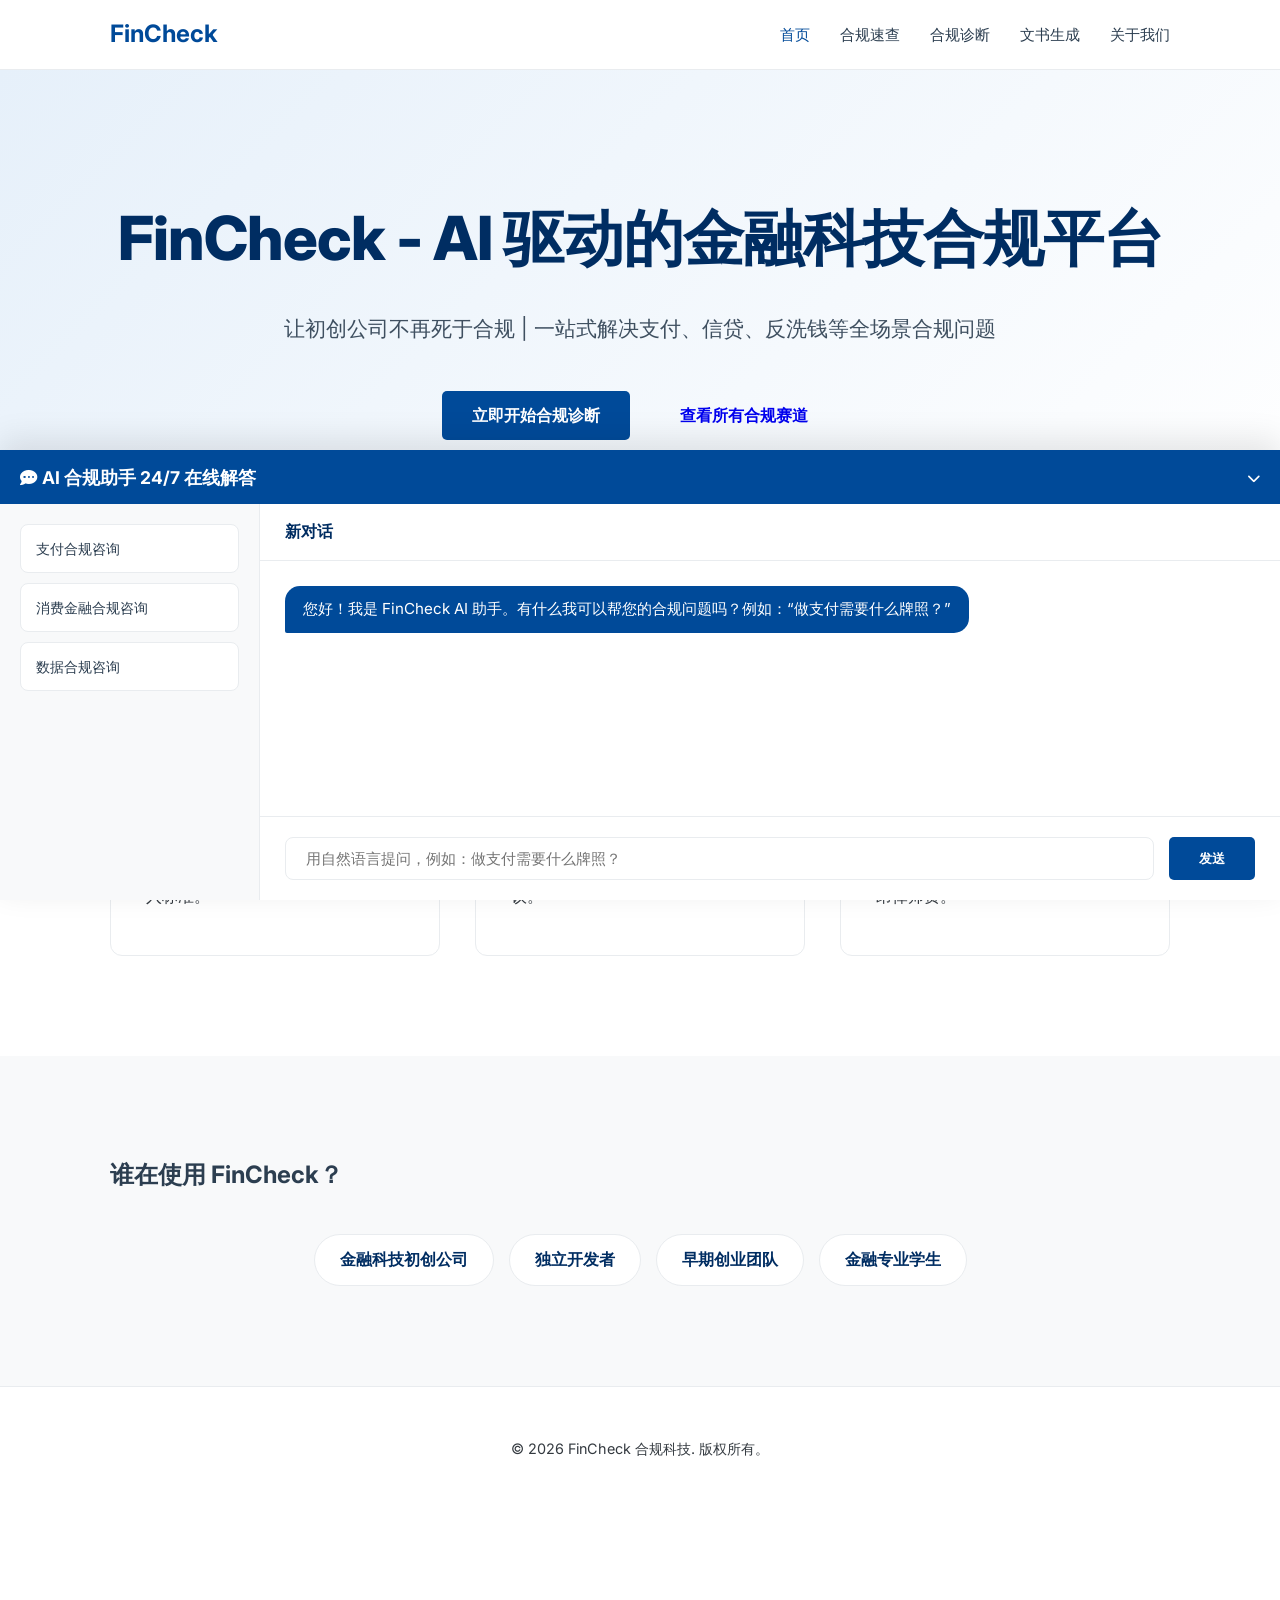
==== index.html @ a9643da2 "Add files via upload" ====
<!DOCTYPE html>
<html lang="zh-CN">
<head>
    <meta charset="UTF-8">
    <meta name="viewport" content="width=device-width, initial-scale=1.0">
    <title>FinCheck - AI 驱动的金融科技合规平台</title>
    <link rel="stylesheet" href="style.css">
</head>
<body>
    <nav>
        <div class="container nav-container">
            <a href="index.html" class="logo">FinCheck</a>
            <ul class="nav-links">
                <li><a href="index.html" class="active">首页</a></li>
                <li><a href="quick-check.html">合规速查</a></li>
                <li><a href="diagnosis.html">合规诊断</a></li>
                <li><a href="document-generation.html">文书生成</a></li>
                <li><a href="about.html">关于我们</a></li>
            </ul>
        </div>
    </nav>

    <header class="hero">
        <div class="container">
            <h1>FinCheck - AI 驱动的金融科技合规平台</h1>
            <p>让初创公司不再死于合规 | 一站式解决支付、信贷、反洗钱等全场景合规问题</p>
            <div class="hero-btns">
                <a href="diagnosis.html" class="btn btn-primary">立即开始合规诊断</a>
                <a href="quick-check.html" class="btn btn-cta">查看所有合规赛道</a>
            </div>
        </div>
    </header>

    <section class="features">
        <div class="container">
            <div class="feature-grid">
                <a href="quick-check.html" class="card">
                    <i class="fas fa-search-dollar"></i>
                    <h3>AI 合规速查</h3>
                    <p>智能检索最新监管政策，支持自然语言提问，即时获取合规要求与市场准入标准。</p>
                </a>
                <a href="diagnosis.html" class="card">
                    <i class="fas fa-robot"></i>
                    <h3>AI 合规诊断</h3>
                    <p>一键生成深度产品合规报告，自动识别业务风险点并给出针对性的整改建议。</p>
                </a>
                <a href="document-generation.html" class="card">
                    <i class="fas fa-file-signature"></i>
                    <h3>AI 法律文书生成</h3>
                    <p>自动生成高标准的隐私政策、知情同意书、授权协议等合规文本，省去高昂律师费。</p>
                </a>
            </div>
        </div>
    </section>

    <section class="target-audience">
        <div class="container">
            <h2 class="section-title">谁在使用 FinCheck？</h2>
            <div class="audience-tags">
                <span class="tag">金融科技初创公司</span>
                <span class="tag">独立开发者</span>
                <span class="tag">早期创业团队</span>
                <span class="tag">金融专业学生</span>
            </div>
        </div>
    </section>

    <!-- AI Compliance Assistant Dialog Area -->
    <section class="ai-assistant-section">
        <div class="ai-assistant-header">
            <h3><i class="fas fa-comment-dots"></i> AI 合规助手 24/7 在线解答</h3>
            <button style="background:transparent; border:none; color:white; cursor:pointer;" onclick="toggleChat()"><i class="fas fa-chevron-down"></i></button>
        </div>
        <div class="ai-assistant-layout" id="chatLayout">
            <aside class="chat-sidebar">
                <div class="history-item">支付合规咨询</div>
                <div class="history-item">消费金融合规咨询</div>
                <div class="history-item">数据合规咨询</div>
            </aside>
            <main class="chat-main">
                <div class="chat-top-bar">新对话</div>
                <div class="chat-messages" id="chatMessages">
                    <div class="message ai">
                        您好！我是 FinCheck AI 助手。有什么我可以帮您的合规问题吗？例如：“做支付需要什么牌照？”
                    </div>
                </div>
                <div class="chat-input-area">
                    <input type="text" id="chatInput" class="chat-input" placeholder="用自然语言提问，例如：做支付需要什么牌照？">
                    <button class="btn btn-primary" onclick="sendMessage()">发送</button>
                </div>
            </main>
        </div>
    </section>

    <footer>
        <div class="container">
            <p>&copy; 2026 FinCheck 合规科技. 版权所有。</p>
        </div>
    </footer>

    <!-- Font Awesome -->
    <link rel="stylesheet" href="https://cdnjs.cloudflare.com/ajax/libs/font-awesome/6.4.0/css/all.min.css">

    <script>
        function sendMessage() {
            const input = document.getElementById('chatInput');
            const messages = document.getElementById('chatMessages');
            const text = input.value.trim();
            
            if (text) {
                // Add user message
                const userMsg = document.createElement('div');
                userMsg.className = 'message user';
                userMsg.innerText = text;
                messages.appendChild(userMsg);
                input.value = '';
                
                // Auto scroll
                messages.scrollTop = messages.scrollHeight;

                // Simulate AI response
                setTimeout(() => {
                    const aiMsg = document.createElement('div');
                    aiMsg.className = 'message ai';
                    aiMsg.innerText = `针对您提问的“${text}”，我正在检索最新的金融监管库... 作为初级建议：金融科技业务通常需要根据业务类型（如第三方支付、消费信贷）申请对应的牌照。建议您前往“合规诊断”页面进行深度评估。`;
                    messages.appendChild(aiMsg);
                    messages.scrollTop = messages.scrollHeight;
                }, 1000);
            }
        }

        function toggleChat() {
            const layout = document.getElementById('chatLayout');
            const section = document.querySelector('.ai-assistant-section');
            if (layout.style.display === 'none') {
                layout.style.display = 'flex';
                section.style.height = '450px';
            } else {
                layout.style.display = 'none';
                section.style.height = 'auto';
            }
        }

        // Allow Enter key to send message
        document.getElementById('chatInput').addEventListener('keypress', function (e) {
            if (e.key === 'Enter') {
                sendMessage();
            }
        });
    </script>
</body>
</html>
---- style.css ----
@import url('https://fonts.googleapis.com/css2?family=Inter:wght@300;400;500;600;700&display=swap');

:root {
    --primary-blue: #004a99;
    --dark-blue: #002d62;
    --light-blue: #e6f0fa;
    --white: #ffffff;
    --gray-100: #f8f9fa;
    --gray-200: #e9ecef;
    --gray-800: #343a40;
    --text-main: #2c3e50;
    --transition: all 0.3s ease;
}

* {
    margin: 0;
    padding: 0;
    box-sizing: border-box;
}

body {
    font-family: 'Inter', sans-serif;
    color: var(--text-main);
    background-color: var(--white);
    line-height: 1.6;
}

.container {
    max-width: 1100px;
    margin: 0 auto;
    padding: 0 20px;
}

/* Navigation */
nav {
    background: var(--white);
    border-bottom: 1px solid var(--gray-200);
    height: 70px;
    display: flex;
    align-items: center;
    position: sticky;
    top: 0;
    z-index: 1000;
}

.nav-container {
    width: 100%;
    display: flex;
    justify-content: space-between;
    align-items: center;
}

.logo {
    font-size: 1.5rem;
    font-weight: 700;
    color: var(--primary-blue);
    text-decoration: none;
}

.nav-links {
    display: flex;
    list-style: none;
    gap: 30px;
}

.nav-links a {
    text-decoration: none;
    color: var(--text-main);
    font-weight: 500;
    font-size: 0.95rem;
    transition: var(--transition);
}

.nav-links a:hover, .nav-links a.active {
    color: var(--primary-blue);
}

/* Hero Section */
.hero {
    padding: 120px 0;
    text-align: center;
    background: linear-gradient(135deg, var(--light-blue) 0%, var(--white) 100%);
    border-bottom: 1px solid var(--gray-200);
}

.hero h1 {
    font-size: 3.8rem;
    color: var(--dark-blue);
    margin-bottom: 25px;
    font-weight: 800;
    letter-spacing: -1px;
}

.hero p {
    font-size: 1.3rem;
    color: var(--text-main);
    max-width: 850px;
    margin: 0 auto 45px;
    opacity: 0.9;
}

.hero-btns {
    display: flex;
    justify-content: center;
    gap: 20px;
}

/* Feature Cards */
.features {
    padding: 100px 0;
    background-color: var(--white);
}

.feature-grid {
    display: grid;
    grid-template-columns: repeat(3, 1fr);
    gap: 35px;
}

.card {
    background: var(--white);
    border: 1px solid var(--gray-200);
    padding: 45px 35px;
    border-radius: 12px;
    text-decoration: none;
    color: inherit;
    transition: var(--transition);
    text-align: left;
    display: flex;
    flex-direction: column;
    align-items: flex-start;
}

.card i {
    font-size: 2.5rem;
    color: var(--primary-blue);
    margin-bottom: 25px;
}

.card:hover {
    transform: translateY(-8px);
    box-shadow: 0 15px 40px rgba(0, 74, 153, 0.08);
    border-color: var(--primary-blue);
}

.card h3 {
    color: var(--dark-blue);
    margin-bottom: 18px;
    font-size: 1.5rem;
    font-weight: 700;
}

.card p {
    color: var(--gray-800);
    font-size: 1rem;
    line-height: 1.7;
}

/* Target Users */
.target-audience {
    padding: 100px 0;
    background-color: var(--gray-100);
}

.audience-tags {
    display: flex;
    justify-content: center;
    flex-wrap: wrap;
    gap: 15px;
    margin-top: 40px;
}

.tag {
    background: var(--white);
    padding: 12px 25px;
    border-radius: 50px;
    border: 1px solid var(--gray-200);
    font-weight: 600;
    color: var(--dark-blue);
    transition: var(--transition);
}

.tag:hover {
    border-color: var(--primary-blue);
    color: var(--primary-blue);
    background: var(--light-blue);
}

/* AI Assistant Dialog Area (Fixed Bottom) */
.ai-assistant-section {
    position: fixed;
    bottom: 0;
    left: 0;
    width: 100%;
    background: var(--white);
    border-top: 2px solid var(--primary-blue);
    z-index: 2000;
    box-shadow: 0 -10px 30px rgba(0, 0, 0, 0.1);
    height: 450px; /* Adjust height as needed */
    display: flex;
    flex-direction: column;
}

.ai-assistant-header {
    padding: 12px 20px;
    background: var(--primary-blue);
    color: var(--white);
    display: flex;
    justify-content: space-between;
    align-items: center;
}

.ai-assistant-header h3 {
    font-size: 1.1rem;
    color: var(--white);
}

.ai-assistant-layout {
    display: flex;
    flex: 1;
    overflow: hidden;
}

/* Left Sidebar - Conversation History */
.chat-sidebar {
    width: 260px;
    background: var(--gray-100);
    border-right: 1px solid var(--gray-200);
    padding: 20px;
    display: flex;
    flex-direction: column;
    gap: 10px;
}

.history-item {
    padding: 12px 15px;
    background: var(--white);
    border: 1px solid var(--gray-200);
    border-radius: 8px;
    font-size: 0.9rem;
    color: var(--text-main);
    cursor: pointer;
    transition: var(--transition);
    white-space: nowrap;
    overflow: hidden;
    text-overflow: ellipsis;
}

.history-item:hover {
    border-color: var(--primary-blue);
    background: var(--light-blue);
}

/* Right Main Chat Area */
.chat-main {
    flex: 1;
    display: flex;
    flex-direction: column;
    background: var(--white);
}

.chat-top-bar {
    padding: 15px 25px;
    border-bottom: 1px solid var(--gray-200);
    font-weight: 700;
    color: var(--dark-blue);
}

.chat-messages {
    flex: 1;
    padding: 25px;
    overflow-y: auto;
    display: flex;
    flex-direction: column;
    gap: 15px;
}

.message {
    max-width: 80%;
    padding: 12px 18px;
    border-radius: 15px;
    font-size: 0.95rem;
    line-height: 1.5;
}

.message.user {
    align-self: flex-end;
    background: var(--gray-200);
    color: var(--text-main);
    border-bottom-right-radius: 2px;
}

.message.ai {
    align-self: flex-start;
    background: var(--primary-blue);
    color: var(--white);
    border-bottom-left-radius: 2px;
}

.chat-input-area {
    padding: 20px 25px;
    border-top: 1px solid var(--gray-200);
    display: flex;
    gap: 15px;
}

.chat-input {
    flex: 1;
    padding: 12px 20px;
    border: 1px solid var(--gray-200);
    border-radius: 8px;
    outline: none;
    font-size: 0.95rem;
}

.chat-input:focus {
    border-color: var(--primary-blue);
}

/* Footer (Adjusted for Fixed Assistant) */
footer {
    padding: 50px 0 500px; /* Added large bottom padding to account for fixed assistant */
    border-top: 1px solid var(--gray-200);
    text-align: center;
    color: var(--gray-800);
    font-size: 0.9rem;
}

/* Search Area */
.search-section {
    padding: 40px 0;
    background: var(--white);
    border-bottom: 1px solid var(--gray-200);
}

.search-box-container {
    max-width: 800px;
    margin: 0 auto;
    position: relative;
}

.search-input {
    width: 100%;
    padding: 18px 25px;
    font-size: 1.1rem;
    border: 2px solid var(--gray-200);
    border-radius: 50px;
    outline: none;
    transition: var(--transition);
}

.search-input:focus {
    border-color: var(--primary-blue);
    box-shadow: 0 5px 15px rgba(0, 74, 153, 0.1);
}

.search-btn {
    position: absolute;
    right: 8px;
    top: 8px;
    padding: 10px 25px;
    border-radius: 40px;
}

/* Category Tabs */
.category-tabs {
    display: flex;
    justify-content: center;
    gap: 15px;
    margin: 30px 0;
}

.tab-btn {
    padding: 10px 20px;
    border: 1px solid var(--primary-blue);
    background: var(--white);
    color: var(--primary-blue);
    border-radius: 4px;
    font-weight: 500;
    cursor: pointer;
    transition: var(--transition);
}

.tab-btn:hover, .tab-btn.active {
    background: var(--primary-blue);
    color: var(--white);
}

/* Compliance Content */
.compliance-content {
    margin: 40px 0;
    min-height: 200px;
}

.ai-answer {
    background: var(--gray-100);
    padding: 30px;
    border-radius: 12px;
    border-left: 4px solid var(--primary-blue);
}

.compliance-card {
    background: var(--white);
    border: 1px solid var(--gray-200);
    border-radius: 10px;
    overflow: hidden;
    margin-bottom: 30px;
}

.card-header {
    background: var(--light-blue);
    padding: 15px 25px;
    border-bottom: 1px solid var(--gray-200);
}

.card-body {
    padding: 25px;
}

.compliance-section-title {
    font-weight: 700;
    color: var(--dark-blue);
    margin-bottom: 10px;
    display: block;
}

.forbidden-list {
    color: #c0392b;
}

/* Loading Animation */
.loader-container {
    display: none;
    text-align: center;
    padding: 40px;
}

.loader {
    width: 48px;
    height: 48px;
    border: 5px solid var(--light-blue);
    border-bottom-color: var(--primary-blue);
    border-radius: 50%;
    display: inline-block;
    box-sizing: border-box;
    animation: rotation 1s linear infinite;
}

@keyframes rotation {
    0% { transform: rotate(0deg); }
    100% { transform: rotate(360deg); }
}

/* Regulatory News */
.news-section {
    padding: 60px 0;
    border-top: 1px solid var(--gray-200);
}

.news-list {
    list-style: none;
}

.news-item {
    padding: 20px 0;
    border-bottom: 1px solid var(--gray-100);
    display: flex;
    align-items: flex-start;
    gap: 20px;
}

.news-date {
    background: var(--gray-200);
    padding: 4px 10px;
    border-radius: 4px;
    font-size: 0.85rem;
    white-space: nowrap;
}

.news-title {
    font-weight: 500;
    color: var(--text-main);
    text-decoration: none;
}

.news-title:hover {
    color: var(--primary-blue);
}

/* Diagnosis Form */
.diagnosis-container {
    max-width: 800px;
    margin: 40px auto;
    background: var(--white);
    padding: 40px;
    border-radius: 12px;
    box-shadow: 0 4px 20px rgba(0, 0, 0, 0.05);
}

.form-group {
    margin-bottom: 25px;
}

.form-group label {
    display: block;
    font-weight: 600;
    margin-bottom: 10px;
    color: var(--dark-blue);
}

.form-control {
    width: 100%;
    padding: 12px 15px;
    border: 1px solid var(--gray-200);
    border-radius: 6px;
    font-size: 1rem;
    outline: none;
}

.form-control:focus {
    border-color: var(--primary-blue);
}

/* Report Styles */
.report-card {
    display: none;
    background: var(--white);
    border-radius: 12px;
    border: 1px solid var(--gray-200);
    padding: 40px;
    margin-top: 40px;
    position: relative;
}

.report-header {
    border-bottom: 2px solid var(--gray-100);
    padding-bottom: 20px;
    margin-bottom: 30px;
}

.report-time {
    font-size: 0.85rem;
    color: var(--gray-800);
}

.score-section {
    display: flex;
    align-items: center;
    gap: 30px;
    margin-bottom: 40px;
}

.score-circle {
    width: 120px;
    height: 120px;
    border-radius: 50%;
    background: var(--primary-blue);
    color: var(--white);
    display: flex;
    flex-direction: column;
    align-items: center;
    justify-content: center;
}

.score-circle .num {
    font-size: 2.5rem;
    font-weight: 800;
}

.risk-level {
    padding: 6px 15px;
    border-radius: 4px;
    font-weight: 700;
    text-transform: uppercase;
}

.risk-low { background: #e6f9f0; color: #27ae60; }
.risk-medium { background: #fff8e6; color: #f39c12; }
.risk-high { background: #feebeb; color: #e74c3c; }

.report-dimension {
    margin-bottom: 25px;
}

.dimension-title {
    font-weight: 700;
    color: var(--dark-blue);
    border-left: 4px solid var(--primary-blue);
    padding-left: 10px;
    margin-bottom: 10px;
    display: block;
}

.report-actions {
    display: flex;
    gap: 15px;
    margin-top: 40px;
    padding-top: 25px;
    border-top: 1px solid var(--gray-100);
}

/* Document Generation */
.doc-selector {
    display: flex;
    justify-content: center;
    gap: 10px;
    margin-bottom: 30px;
    flex-wrap: wrap;
}

.doc-btn {
    padding: 10px 18px;
    border: 1px solid var(--primary-blue);
    background: var(--white);
    color: var(--primary-blue);
    border-radius: 4px;
    font-size: 0.9rem;
    font-weight: 500;
    cursor: pointer;
    transition: var(--transition);
}

.doc-btn.active, .doc-btn:hover {
    background: var(--primary-blue);
    color: var(--white);
}

.paper-preview {
    background: var(--white);
    max-width: 800px;
    margin: 40px auto;
    padding: 60px 80px;
    box-shadow: 0 10px 40px rgba(0, 0, 0, 0.1);
    border: 1px solid var(--gray-200);
    min-height: 800px;
    font-family: 'Inter', serif;
    color: #1a1a1a;
    line-height: 1.8;
    display: none;
}

.paper-preview h2 {
    text-align: center;
    color: #000;
    margin-bottom: 40px;
    font-size: 1.8rem;
    font-weight: 700;
}

.paper-preview p {
    margin-bottom: 15px;
}

.paper-preview .section-title {
    font-weight: 700;
    margin-top: 30px;
    margin-bottom: 15px;
    display: block;
    font-size: 1.1rem;
    border-bottom: 1px solid #eee;
    padding-bottom: 5px;
}

/* Utilities */
.btn {
    display: inline-block;
    padding: 12px 30px;
    border-radius: 5px;
    font-weight: 600;
    text-decoration: none;
    transition: var(--transition);
    cursor: pointer;
}

.btn-primary {
    background-color: var(--primary-blue);
    color: var(--white);
    border: none;
}

.btn-primary:hover {
    background-color: var(--dark-blue);
}

/* Page Headers */
.page-header {
    padding: 60px 0;
    background-color: var(--light-blue);
    text-align: center;
}
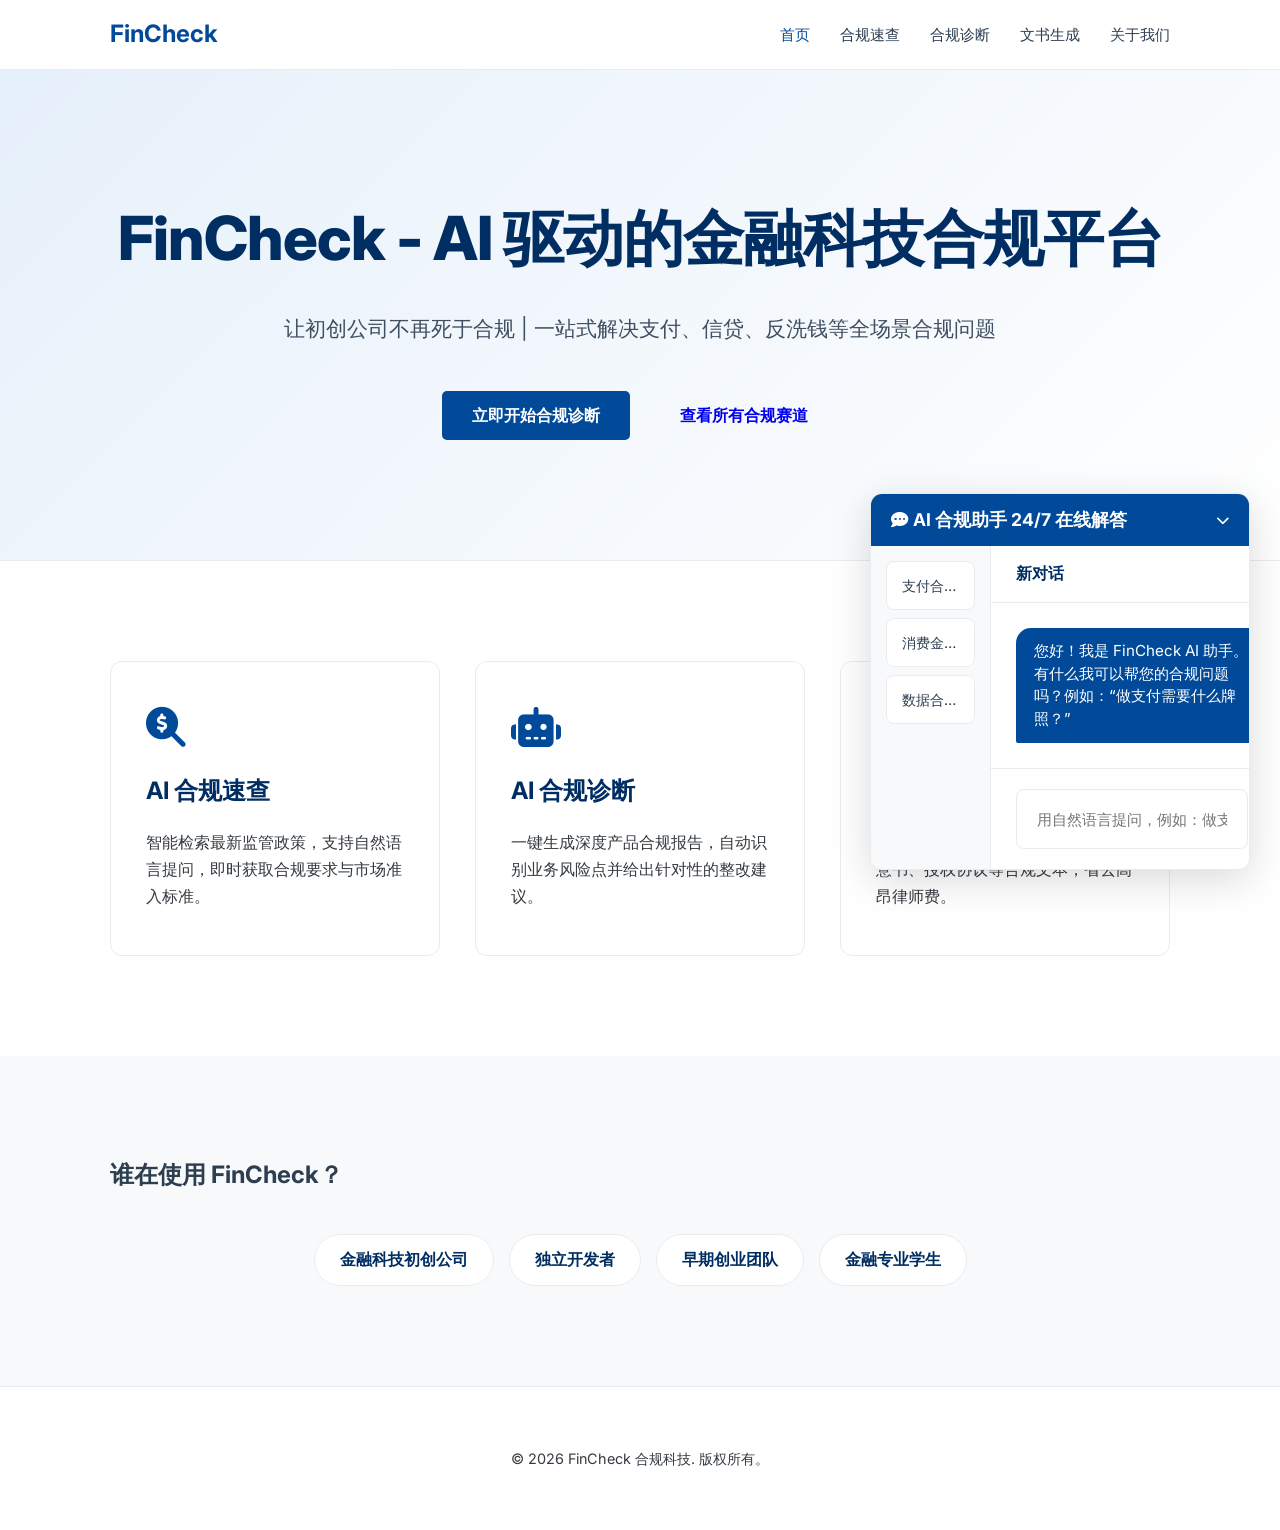
==== commit ab4453e8: "Add files via upload" ====
--- a/index.html
+++ b/index.html
@@ -134,10 +134,12 @@
             const section = document.querySelector('.ai-assistant-section');
             if (layout.style.display === 'none') {
                 layout.style.display = 'flex';
-                section.style.height = '450px';
+                section.style.height = '500px';
+                section.style.width = '380px';
             } else {
                 layout.style.display = 'none';
                 section.style.height = 'auto';
+                section.style.width = '250px'; // Smaller when closed
             }
         }
 
--- a/style.css
+++ b/style.css
@@ -186,19 +186,21 @@
     background: var(--light-blue);
 }
 
-/* AI Assistant Dialog Area (Fixed Bottom) */
+/* AI Assistant Dialog Area (Floating Corner) */
 .ai-assistant-section {
     position: fixed;
-    bottom: 0;
-    left: 0;
-    width: 100%;
-    background: var(--white);
-    border-top: 2px solid var(--primary-blue);
+    bottom: 30px;
+    right: 30px;
+    width: 380px; /* Smaller footprint */
+    background: var(--white);
+    border: 1px solid var(--gray-200);
     z-index: 2000;
-    box-shadow: 0 -10px 30px rgba(0, 0, 0, 0.1);
-    height: 450px; /* Adjust height as needed */
+    box-shadow: 0 10px 40px rgba(0, 0, 0, 0.15);
+    border-radius: 12px;
+    overflow: hidden;
     display: flex;
     flex-direction: column;
+    transition: var(--transition);
 }
 
 .ai-assistant-header {
@@ -221,15 +223,15 @@
     overflow: hidden;
 }
 
-/* Left Sidebar - Conversation History */
+/* Sidebar - Conversation History (Hidden on mobile/smaller widget) */
 .chat-sidebar {
-    width: 260px;
+    width: 120px; /* Narrower sidebar for small widget */
     background: var(--gray-100);
     border-right: 1px solid var(--gray-200);
-    padding: 20px;
+    padding: 15px;
     display: flex;
     flex-direction: column;
-    gap: 10px;
+    gap: 8px;
 }
 
 .history-item {
@@ -317,9 +319,9 @@
     border-color: var(--primary-blue);
 }
 
-/* Footer (Adjusted for Fixed Assistant) */
+/* Footer (Restore standard padding) */
 footer {
-    padding: 50px 0 500px; /* Added large bottom padding to account for fixed assistant */
+    padding: 60px 0;
     border-top: 1px solid var(--gray-200);
     text-align: center;
     color: var(--gray-800);
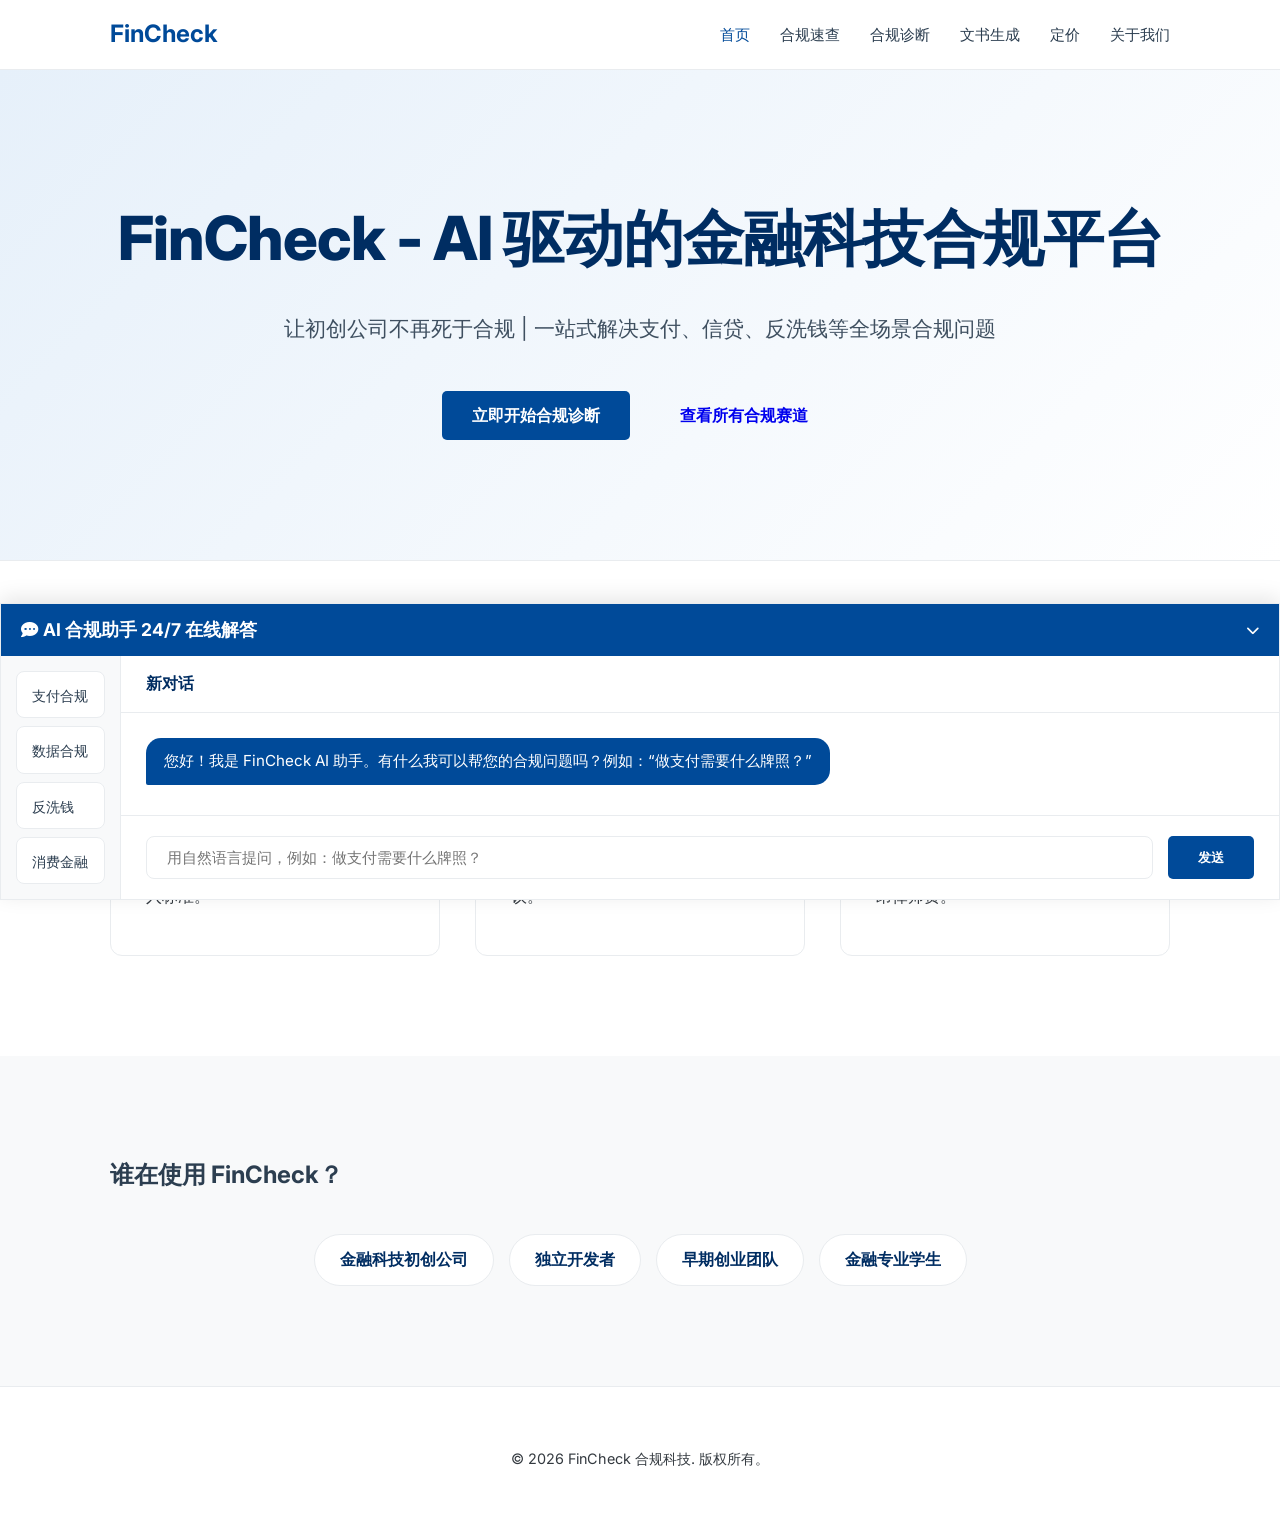
==== commit 2f8b00a3: "Add files via upload" ====
--- a/index.html
+++ b/index.html
@@ -15,6 +15,7 @@
                 <li><a href="quick-check.html">合规速查</a></li>
                 <li><a href="diagnosis.html">合规诊断</a></li>
                 <li><a href="document-generation.html">文书生成</a></li>
+                <li><a href="pricing.html">定价</a></li>
                 <li><a href="about.html">关于我们</a></li>
             </ul>
         </div>
@@ -66,16 +67,18 @@
     </section>
 
     <!-- AI Compliance Assistant Dialog Area -->
-    <section class="ai-assistant-section">
-        <div class="ai-assistant-header">
+    <section class="ai-assistant-section" id="aiAssistant" style="width: 100%; height: 33vh; bottom: 0; right: 0; left: 0; border-radius: 0; box-shadow: 0 -5px 20px rgba(0,0,0,0.1);">
+        <div class="resize-handle" id="resizeHandle" style="position: absolute; top: 0; left: 0; width: 100%; height: 5px; cursor: n-resize; background: transparent; z-index: 2001;"></div>
+        <div class="ai-assistant-header" id="chatHeader" style="cursor: move;">
             <h3><i class="fas fa-comment-dots"></i> AI 合规助手 24/7 在线解答</h3>
-            <button style="background:transparent; border:none; color:white; cursor:pointer;" onclick="toggleChat()"><i class="fas fa-chevron-down"></i></button>
+            <button style="background:transparent; border:none; color:white; cursor:pointer;" onclick="event.stopPropagation(); toggleChat()"><i class="fas fa-chevron-down"></i></button>
         </div>
         <div class="ai-assistant-layout" id="chatLayout">
             <aside class="chat-sidebar">
-                <div class="history-item">支付合规咨询</div>
-                <div class="history-item">消费金融合规咨询</div>
-                <div class="history-item">数据合规咨询</div>
+                <div class="history-item">支付合规</div>
+                <div class="history-item">数据合规</div>
+                <div class="history-item">反洗钱</div>
+                <div class="history-item">消费金融</div>
             </aside>
             <main class="chat-main">
                 <div class="chat-top-bar">新对话</div>
@@ -102,31 +105,61 @@
     <link rel="stylesheet" href="https://cdnjs.cloudflare.com/ajax/libs/font-awesome/6.4.0/css/all.min.css">
 
     <script>
-        function sendMessage() {
+        // --- 豆包 (Doubao) API 配置 ---
+        const API_KEY = 'ark-6c00de05-4616-42eb-b202-358f5bb04057-49af4';
+        const MODEL_ID = 'doubao-seed-2-0-mini-260215';
+        const API_URL = 'https://ark.cn-beijing.volces.com/api/v3/chat/completions';
+
+        async function sendMessage() {
             const input = document.getElementById('chatInput');
-            const messages = document.getElementById('chatMessages');
-            const text = input.value.trim();
-            
-            if (text) {
-                // Add user message
-                const userMsg = document.createElement('div');
-                userMsg.className = 'message user';
-                userMsg.innerText = text;
-                messages.appendChild(userMsg);
-                input.value = '';
-                
-                // Auto scroll
-                messages.scrollTop = messages.scrollHeight;
-
-                // Simulate AI response
-                setTimeout(() => {
-                    const aiMsg = document.createElement('div');
-                    aiMsg.className = 'message ai';
-                    aiMsg.innerText = `针对您提问的“${text}”，我正在检索最新的金融监管库... 作为初级建议：金融科技业务通常需要根据业务类型（如第三方支付、消费信贷）申请对应的牌照。建议您前往“合规诊断”页面进行深度评估。`;
-                    messages.appendChild(aiMsg);
-                    messages.scrollTop = messages.scrollHeight;
-                }, 1000);
-            }
+            const message = input.value.trim();
+            if (!message) return;
+
+            // Add user message
+            appendMessage('user', message);
+            input.value = '';
+
+            // Add AI thinking message
+            const aiMsgDiv = appendMessage('ai', '正在思考中...');
+
+            try {
+                const response = await fetch(API_URL, {
+                    method: 'POST',
+                    headers: {
+                        'Content-Type': 'application/json',
+                        'Authorization': `Bearer ${API_KEY}`
+                    },
+                    body: JSON.stringify({
+                        model: MODEL_ID,
+                        messages: [
+                            { role: "system", content: "你是一位专业的金融科技合规助手，请回答用户关于支付、数据安全、反洗钱及消费金融的合规问题。" },
+                            { role: "user", content: message }
+                        ]
+                    })
+                });
+
+                if (!response.ok) {
+                    const err = await response.json();
+                    throw new Error(err.error?.message || 'API 调用失败');
+                }
+
+                const data = await response.json();
+                aiMsgDiv.innerText = data.choices[0].message.content;
+
+            } catch (error) {
+                console.error('API Error:', error);
+                aiMsgDiv.innerText = `🤖 抱歉，AI 引擎连接失败: ${error.message}`;
+            }
+        }
+
+        function appendMessage(role, text) {
+            const container = document.getElementById('chatMessages');
+            const msgDiv = document.createElement('div');
+            msgDiv.className = `message ${role}`; // role: 'user' or 'ai'
+            msgDiv.innerText = text;
+            container.appendChild(msgDiv);
+            container.scrollTop = container.scrollHeight;
+            return msgDiv;
         }
 
         function toggleChat() {
@@ -139,9 +172,77 @@
             } else {
                 layout.style.display = 'none';
                 section.style.height = 'auto';
-                section.style.width = '250px'; // Smaller when closed
+                section.style.width = '250px'; 
             }
         }
+
+        // Draggable & Resizable Logic
+        const chatWindow = document.getElementById('aiAssistant');
+        const chatHeader = document.getElementById('chatHeader');
+        const resizeHandle = document.getElementById('resizeHandle');
+        
+        let isDragging = false;
+        let isResizing = false;
+        let offset = { x: 0, y: 0 };
+        let startSize = { w: 0, h: 0 };
+
+        // Dragging
+        chatHeader.addEventListener('mousedown', (e) => {
+            if (e.target.closest('button')) return; 
+            isDragging = true;
+            offset.x = e.clientX - chatWindow.offsetLeft;
+            offset.y = e.clientY - chatWindow.offsetTop;
+            chatWindow.style.transition = 'none';
+        });
+
+        // Resizing (Top edge)
+        resizeHandle.addEventListener('mousedown', (e) => {
+            isResizing = true;
+            startSize.h = chatWindow.offsetHeight;
+            offset.y = e.clientY;
+            chatWindow.style.transition = 'none';
+            e.preventDefault();
+        });
+
+        document.addEventListener('mousemove', (e) => {
+            if (isDragging) {
+                let x = e.clientX - offset.x;
+                let y = e.clientY - offset.y;
+                const maxX = window.innerWidth - chatWindow.offsetWidth;
+                const maxY = window.innerHeight - chatWindow.offsetHeight;
+                x = Math.max(0, Math.min(x, maxX));
+                y = Math.max(0, Math.min(y, maxY));
+                chatWindow.style.left = x + 'px';
+                chatWindow.style.top = y + 'px';
+                chatWindow.style.bottom = 'auto';
+                chatWindow.style.right = 'auto';
+                chatWindow.style.width = chatWindow.offsetWidth + 'px'; // Freeze width once dragged
+                chatWindow.style.borderRadius = '12px';
+            }
+
+            if (isResizing) {
+                const diffY = offset.y - e.clientY;
+                const newHeight = startSize.h + diffY;
+                if (newHeight > 100 && newHeight < window.innerHeight * 0.8) {
+                    chatWindow.style.height = newHeight + 'px';
+                    // If it's fixed to bottom, we don't need to adjust top, 
+                    // but if it's absolute/draggable, we might.
+                    // For now, assume vertical resize from bottom fixed.
+                    if (chatWindow.style.bottom === '0px' || chatWindow.style.bottom === '0') {
+                        // Height growth automatically pushes top up
+                    } else {
+                        // If dragged, we need to adjust top to keep bottom anchored or just resize down
+                        chatWindow.style.top = (e.clientY) + 'px';
+                    }
+                }
+            }
+        });
+
+        document.addEventListener('mouseup', () => {
+            isDragging = false;
+            isResizing = false;
+            chatWindow.style.transition = 'var(--transition)';
+        });
 
         // Allow Enter key to send message
         document.getElementById('chatInput').addEventListener('keypress', function (e) {
--- a/style.css
+++ b/style.css
@@ -523,6 +523,62 @@
     border-color: var(--primary-blue);
 }
 
+.question-block {
+    display: none;
+    animation: fadeIn 0.4s ease;
+    border-top: 1px solid var(--gray-200);
+    padding-top: 25px;
+    margin-top: 25px;
+}
+
+.question-block h4 {
+    color: var(--primary-blue);
+    margin-bottom: 15px;
+}
+
+.radio-group {
+    display: flex;
+    gap: 30px;
+    margin-top: 5px;
+}
+
+.radio-item {
+    display: flex;
+    align-items: center;
+    gap: 8px;
+    cursor: pointer;
+}
+
+@keyframes fadeIn {
+    from { opacity: 0; transform: translateY(10px); }
+    to { opacity: 1; transform: translateY(0); }
+}
+
+/* Report Detail Styles */
+.compliance-issue {
+    background: #fff5f5;
+    border-left: 4px solid #e74c3c;
+    padding: 15px;
+    margin-bottom: 15px;
+    border-radius: 4px;
+}
+
+.compliance-law {
+    font-size: 0.9rem;
+    color: #e74c3c;
+    font-weight: 600;
+    margin-bottom: 5px;
+    display: block;
+}
+
+.compliance-advice {
+    background: #f0f7ff;
+    border-left: 4px solid var(--primary-blue);
+    padding: 15px;
+    margin-bottom: 15px;
+    border-radius: 4px;
+}
+
 /* Report Styles */
 .report-card {
     display: none;
@@ -690,3 +746,123 @@
     background-color: var(--light-blue);
     text-align: center;
 }
+
+/* Pricing Page Styles */
+.pricing-header {
+    text-align: center;
+    padding: 80px 0 60px;
+}
+
+.pricing-header h1 {
+    font-size: 2.8rem;
+    color: var(--dark-blue);
+    margin-bottom: 15px;
+    max-width: 900px;
+    margin-left: auto;
+    margin-right: auto;
+}
+
+.pricing-header p {
+    font-size: 1.2rem;
+    color: #666;
+}
+
+.pricing-grid {
+    display: flex;
+    gap: 20px;
+    margin-bottom: 80px;
+    margin-top: 40px;
+}
+
+.pricing-card {
+    flex: 1;
+    background: white;
+    border-radius: 12px;
+    padding: 30px;
+    box-shadow: 0 10px 30px rgba(0,0,0,0.05);
+    border: 1px solid #eee;
+    display: flex;
+    flex-direction: column;
+    position: relative;
+    transition: var(--transition);
+}
+
+.pricing-card:hover {
+    transform: translateY(-8px);
+    box-shadow: 0 15px 40px rgba(0,0,0,0.1);
+}
+
+.pricing-badge {
+    position: absolute;
+    top: -15px;
+    left: 50%;
+    transform: translateX(-50%);
+    background: var(--primary-blue);
+    color: white;
+    padding: 6px 15px;
+    border-radius: 20px;
+    font-size: 0.85rem;
+    font-weight: 600;
+}
+
+.pricing-card h2 {
+    font-size: 1.5rem;
+    color: var(--dark-blue);
+    margin-bottom: 20px;
+    margin-top: 10px;
+}
+
+.pricing-price {
+    font-size: 2.2rem;
+    font-weight: 700;
+    color: var(--text-main);
+    margin-bottom: 25px;
+}
+
+.pricing-features {
+    list-style: none;
+    padding: 0;
+    margin-bottom: 30px;
+    flex-grow: 1;
+}
+
+.pricing-features li {
+    padding: 10px 0;
+    border-bottom: 1px solid #f9f9f9;
+    color: #444;
+    font-size: 1rem;
+    line-height: 1.6;
+}
+
+.pricing-logic {
+    font-size: 0.85rem;
+    color: #666;
+    background: #f8f9fa;
+    padding: 12px;
+    border-radius: 6px;
+    margin-bottom: 20px;
+    font-style: italic;
+    line-height: 1.4;
+}
+
+.btn-outline-primary {
+    background: transparent;
+    border: 2px solid var(--primary-blue);
+    color: var(--primary-blue);
+    text-align: center;
+}
+
+.btn-outline-primary:hover {
+    background: var(--primary-blue);
+    color: white;
+}
+
+.btn-dark {
+    background: #333;
+    color: white;
+    text-align: center;
+}
+
+.btn-dark:hover {
+    background: #000;
+}
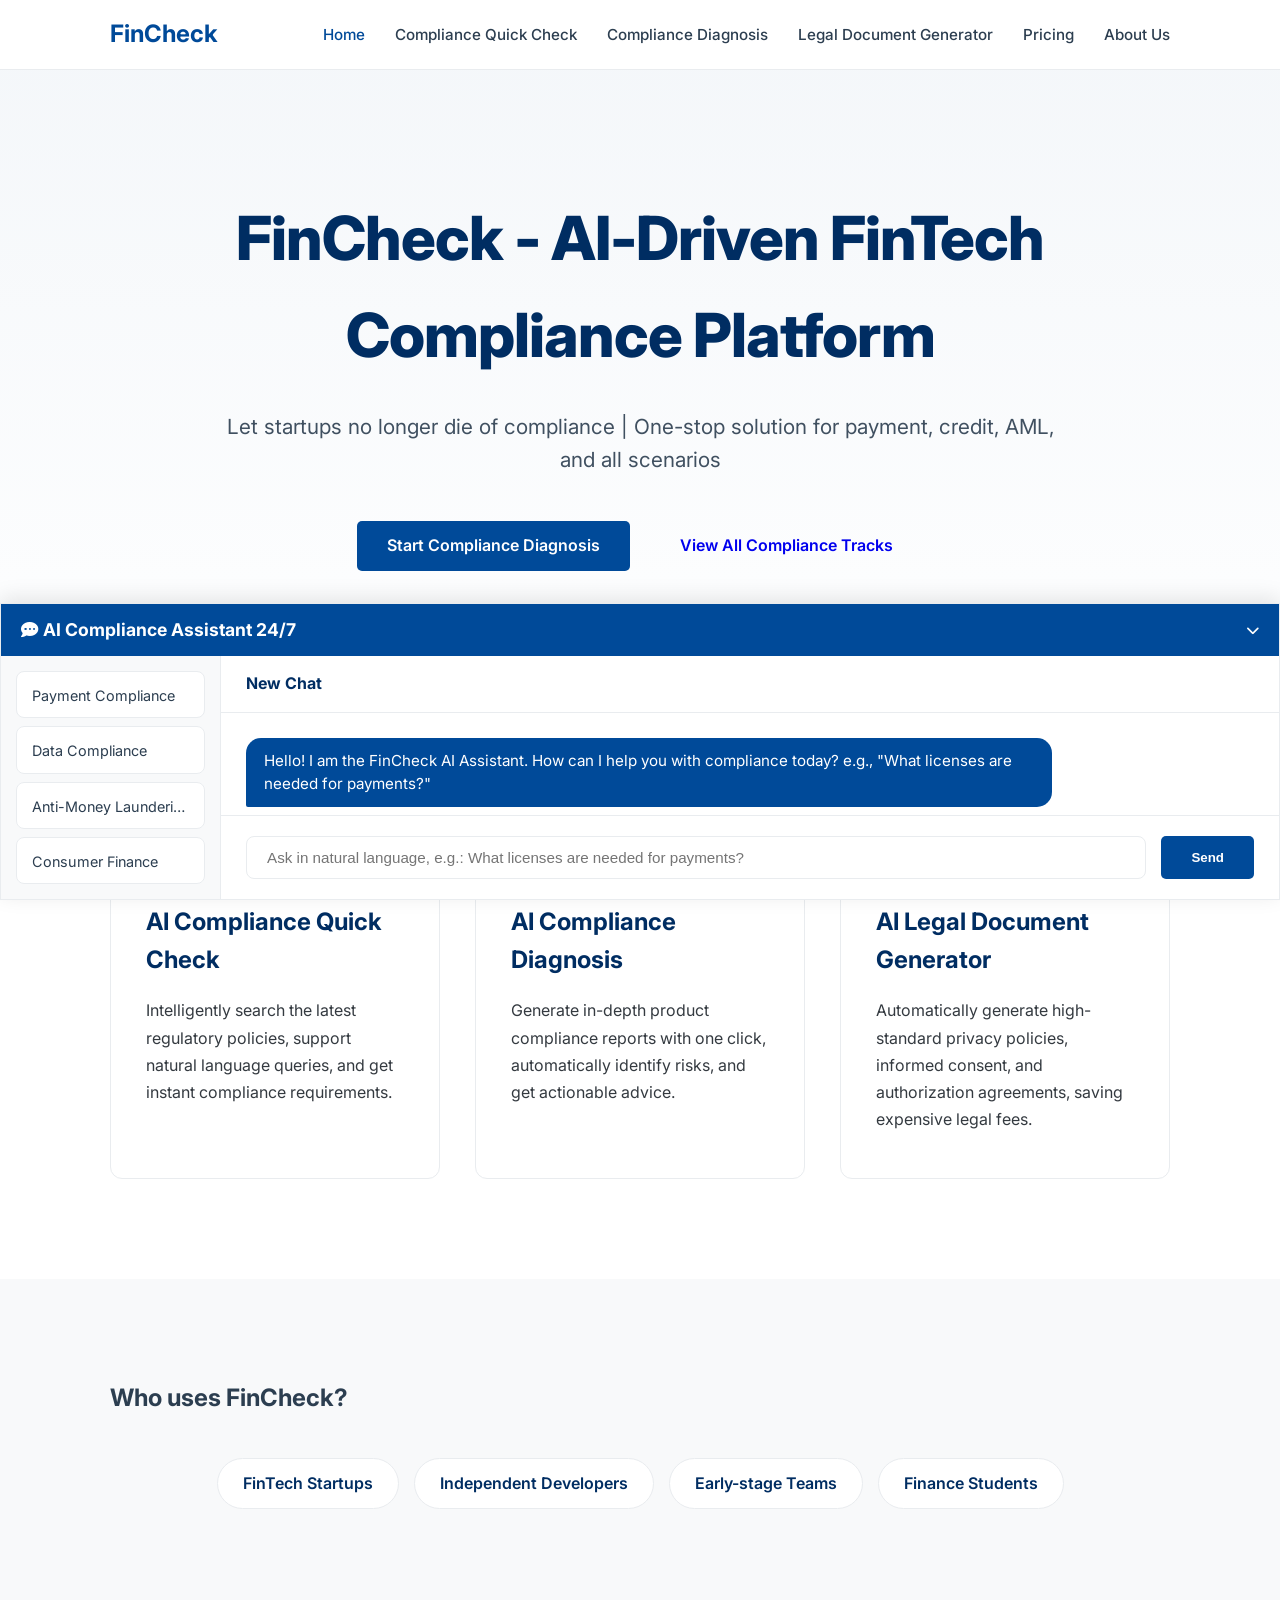
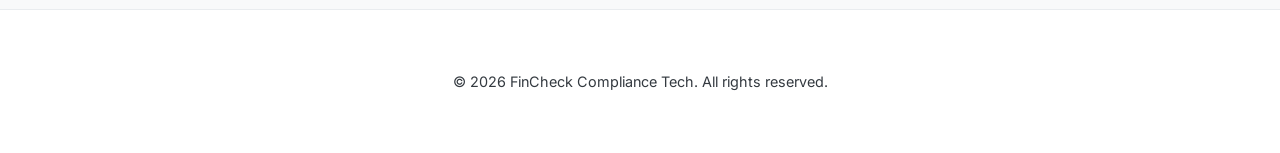
==== commit ba4570ea: "Add files via upload" ====
--- a/index.html
+++ b/index.html
@@ -3,7 +3,7 @@
 <head>
     <meta charset="UTF-8">
     <meta name="viewport" content="width=device-width, initial-scale=1.0">
-    <title>FinCheck - AI 驱动的金融科技合规平台</title>
+    <title>FinCheck - AI-Driven FinTech Compliance Platform</title>
     <link rel="stylesheet" href="style.css">
 </head>
 <body>
@@ -11,23 +11,23 @@
         <div class="container nav-container">
             <a href="index.html" class="logo">FinCheck</a>
             <ul class="nav-links">
-                <li><a href="index.html" class="active">首页</a></li>
-                <li><a href="quick-check.html">合规速查</a></li>
-                <li><a href="diagnosis.html">合规诊断</a></li>
-                <li><a href="document-generation.html">文书生成</a></li>
-                <li><a href="pricing.html">定价</a></li>
-                <li><a href="about.html">关于我们</a></li>
+                <li><a href="index.html" class="active">Home</a></li>
+                <li><a href="quick-check.html">Compliance Quick Check</a></li>
+                <li><a href="diagnosis.html">Compliance Diagnosis</a></li>
+                <li><a href="document-generation.html">Legal Document Generator</a></li>
+                <li><a href="pricing.html">Pricing</a></li>
+                <li><a href="about.html">About Us</a></li>
             </ul>
         </div>
     </nav>
 
     <header class="hero">
         <div class="container">
-            <h1>FinCheck - AI 驱动的金融科技合规平台</h1>
-            <p>让初创公司不再死于合规 | 一站式解决支付、信贷、反洗钱等全场景合规问题</p>
+            <h1>FinCheck - AI-Driven FinTech Compliance Platform</h1>
+            <p>Let startups no longer die of compliance | One-stop solution for payment, credit, AML, and all scenarios</p>
             <div class="hero-btns">
-                <a href="diagnosis.html" class="btn btn-primary">立即开始合规诊断</a>
-                <a href="quick-check.html" class="btn btn-cta">查看所有合规赛道</a>
+                <a href="diagnosis.html" class="btn btn-primary">Start Compliance Diagnosis</a>
+                <a href="quick-check.html" class="btn btn-cta">View All Compliance Tracks</a>
             </div>
         </div>
     </header>
@@ -37,18 +37,18 @@
             <div class="feature-grid">
                 <a href="quick-check.html" class="card">
                     <i class="fas fa-search-dollar"></i>
-                    <h3>AI 合规速查</h3>
-                    <p>智能检索最新监管政策，支持自然语言提问，即时获取合规要求与市场准入标准。</p>
+                    <h3>AI Compliance Quick Check</h3>
+                    <p>Intelligently search the latest regulatory policies, support natural language queries, and get instant compliance requirements.</p>
                 </a>
                 <a href="diagnosis.html" class="card">
                     <i class="fas fa-robot"></i>
-                    <h3>AI 合规诊断</h3>
-                    <p>一键生成深度产品合规报告，自动识别业务风险点并给出针对性的整改建议。</p>
+                    <h3>AI Compliance Diagnosis</h3>
+                    <p>Generate in-depth product compliance reports with one click, automatically identify risks, and get actionable advice.</p>
                 </a>
                 <a href="document-generation.html" class="card">
                     <i class="fas fa-file-signature"></i>
-                    <h3>AI 法律文书生成</h3>
-                    <p>自动生成高标准的隐私政策、知情同意书、授权协议等合规文本，省去高昂律师费。</p>
+                    <h3>AI Legal Document Generator</h3>
+                    <p>Automatically generate high-standard privacy policies, informed consent, and authorization agreements, saving expensive legal fees.</p>
                 </a>
             </div>
         </div>
@@ -56,12 +56,12 @@
 
     <section class="target-audience">
         <div class="container">
-            <h2 class="section-title">谁在使用 FinCheck？</h2>
+            <h2 class="section-title">Who uses FinCheck?</h2>
             <div class="audience-tags">
-                <span class="tag">金融科技初创公司</span>
-                <span class="tag">独立开发者</span>
-                <span class="tag">早期创业团队</span>
-                <span class="tag">金融专业学生</span>
+                <span class="tag">FinTech Startups</span>
+                <span class="tag">Independent Developers</span>
+                <span class="tag">Early-stage Teams</span>
+                <span class="tag">Finance Students</span>
             </div>
         </div>
     </section>
@@ -69,27 +69,30 @@
     <!-- AI Compliance Assistant Dialog Area -->
     <section class="ai-assistant-section" id="aiAssistant" style="width: 100%; height: 33vh; bottom: 0; right: 0; left: 0; border-radius: 0; box-shadow: 0 -5px 20px rgba(0,0,0,0.1);">
         <div class="resize-handle" id="resizeHandle" style="position: absolute; top: 0; left: 0; width: 100%; height: 5px; cursor: n-resize; background: transparent; z-index: 2001;"></div>
+        <div class="resize-handle" id="resizeHandleLeft" style="position: absolute; top: 0; left: 0; width: 5px; height: 100%; cursor: w-resize; background: transparent; z-index: 2001;"></div>
+        <div class="resize-handle" id="resizeHandleRight" style="position: absolute; top: 0; right: 0; width: 5px; height: 100%; cursor: e-resize; background: transparent; z-index: 2001;"></div>
+        
         <div class="ai-assistant-header" id="chatHeader" style="cursor: move;">
-            <h3><i class="fas fa-comment-dots"></i> AI 合规助手 24/7 在线解答</h3>
-            <button style="background:transparent; border:none; color:white; cursor:pointer;" onclick="event.stopPropagation(); toggleChat()"><i class="fas fa-chevron-down"></i></button>
+            <h3><i class="fas fa-comment-dots"></i> AI Compliance Assistant 24/7</h3>
+            <button id="chatToggleBtn" style="background:transparent; border:none; color:white; cursor:pointer;" onclick="event.stopPropagation(); toggleChat()"><i class="fas fa-chevron-down"></i></button>
         </div>
         <div class="ai-assistant-layout" id="chatLayout">
             <aside class="chat-sidebar">
-                <div class="history-item">支付合规</div>
-                <div class="history-item">数据合规</div>
-                <div class="history-item">反洗钱</div>
-                <div class="history-item">消费金融</div>
+                <div class="history-item">Payment Compliance</div>
+                <div class="history-item">Data Compliance</div>
+                <div class="history-item">Anti-Money Laundering</div>
+                <div class="history-item">Consumer Finance</div>
             </aside>
             <main class="chat-main">
-                <div class="chat-top-bar">新对话</div>
+                <div class="chat-top-bar">New Chat</div>
                 <div class="chat-messages" id="chatMessages">
                     <div class="message ai">
-                        您好！我是 FinCheck AI 助手。有什么我可以帮您的合规问题吗？例如：“做支付需要什么牌照？”
+                        Hello! I am the FinCheck AI Assistant. How can I help you with compliance today? e.g., "What licenses are needed for payments?"
                     </div>
                 </div>
                 <div class="chat-input-area">
-                    <input type="text" id="chatInput" class="chat-input" placeholder="用自然语言提问，例如：做支付需要什么牌照？">
-                    <button class="btn btn-primary" onclick="sendMessage()">发送</button>
+                    <input type="text" id="chatInput" class="chat-input" placeholder="Ask in natural language, e.g.: What licenses are needed for payments?">
+                    <button class="btn btn-primary" onclick="sendMessage()">Send</button>
                 </div>
             </main>
         </div>
@@ -97,7 +100,7 @@
 
     <footer>
         <div class="container">
-            <p>&copy; 2026 FinCheck 合规科技. 版权所有。</p>
+            <p>&copy; 2026 FinCheck Compliance Tech. All rights reserved.</p>
         </div>
     </footer>
 
@@ -120,7 +123,7 @@
             input.value = '';
 
             // Add AI thinking message
-            const aiMsgDiv = appendMessage('ai', '正在思考中...');
+            const aiMsgDiv = appendMessage('ai', 'Thinking...');
 
             try {
                 const response = await fetch(API_URL, {
@@ -132,7 +135,7 @@
                     body: JSON.stringify({
                         model: MODEL_ID,
                         messages: [
-                            { role: "system", content: "你是一位专业的金融科技合规助手，请回答用户关于支付、数据安全、反洗钱及消费金融的合规问题。" },
+                            { role: "system", content: "You are a professional FinTech compliance assistant. Please answer user questions regarding payment, data security, AML, and consumer finance compliance in English." },
                             { role: "user", content: message }
                         ]
                     })
@@ -140,7 +143,7 @@
 
                 if (!response.ok) {
                     const err = await response.json();
-                    throw new Error(err.error?.message || 'API 调用失败');
+                    throw new Error(err.error?.message || 'API Call Failed');
                 }
 
                 const data = await response.json();
@@ -148,7 +151,7 @@
 
             } catch (error) {
                 console.error('API Error:', error);
-                aiMsgDiv.innerText = `🤖 抱歉，AI 引擎连接失败: ${error.message}`;
+                aiMsgDiv.innerText = `🤖 Sorry, AI engine connection failed: ${error.message}`;
             }
         }
 
@@ -162,17 +165,50 @@
             return msgDiv;
         }
 
+        let savedWidth = '100%';
+        let savedHeight = '33vh';
+        let savedLeft = '0';
+        let savedRight = '0';
+        let savedTop = 'auto';
+        let savedBottom = '0';
+        let savedBorderRadius = '0';
+
         function toggleChat() {
             const layout = document.getElementById('chatLayout');
-            const section = document.querySelector('.ai-assistant-section');
+            const section = document.getElementById('aiAssistant');
+            const icon = document.querySelector('#chatToggleBtn i');
+            
             if (layout.style.display === 'none') {
+                // Restore state
                 layout.style.display = 'flex';
-                section.style.height = '500px';
-                section.style.width = '380px';
+                section.style.width = savedWidth;
+                section.style.height = savedHeight;
+                section.style.left = savedLeft;
+                section.style.right = savedRight;
+                section.style.top = savedTop;
+                section.style.bottom = savedBottom;
+                section.style.borderRadius = savedBorderRadius;
+                icon.className = 'fas fa-chevron-down';
             } else {
+                // Save state before collapse
+                savedWidth = section.style.width || section.offsetWidth + 'px';
+                savedHeight = section.style.height || section.offsetHeight + 'px';
+                savedLeft = section.style.left;
+                savedRight = section.style.right;
+                savedTop = section.style.top;
+                savedBottom = section.style.bottom;
+                savedBorderRadius = section.style.borderRadius;
+
+                // Collapse
                 layout.style.display = 'none';
                 section.style.height = 'auto';
-                section.style.width = '250px'; 
+                section.style.width = '280px'; 
+                section.style.left = 'auto';
+                section.style.right = '30px';
+                section.style.bottom = '0';
+                section.style.top = 'auto';
+                section.style.borderRadius = '12px 12px 0 0';
+                icon.className = 'fas fa-chevron-up';
             }
         }
 
@@ -180,11 +216,16 @@
         const chatWindow = document.getElementById('aiAssistant');
         const chatHeader = document.getElementById('chatHeader');
         const resizeHandle = document.getElementById('resizeHandle');
+        const resizeHandleLeft = document.getElementById('resizeHandleLeft');
+        const resizeHandleRight = document.getElementById('resizeHandleRight');
         
         let isDragging = false;
         let isResizing = false;
+        let isResizingLeft = false;
+        let isResizingRight = false;
         let offset = { x: 0, y: 0 };
         let startSize = { w: 0, h: 0 };
+        let startLeft = 0;
 
         // Dragging
         chatHeader.addEventListener('mousedown', (e) => {
@@ -193,6 +234,9 @@
             offset.x = e.clientX - chatWindow.offsetLeft;
             offset.y = e.clientY - chatWindow.offsetTop;
             chatWindow.style.transition = 'none';
+            // Detach from right/bottom rules once dragged
+            chatWindow.style.right = 'auto';
+            chatWindow.style.bottom = 'auto';
         });
 
         // Resizing (Top edge)
@@ -201,6 +245,28 @@
             startSize.h = chatWindow.offsetHeight;
             offset.y = e.clientY;
             chatWindow.style.transition = 'none';
+            e.preventDefault();
+        });
+
+        // Resizing (Left edge)
+        resizeHandleLeft.addEventListener('mousedown', (e) => {
+            isResizingLeft = true;
+            startSize.w = chatWindow.offsetWidth;
+            startLeft = chatWindow.offsetLeft;
+            offset.x = e.clientX;
+            chatWindow.style.transition = 'none';
+            chatWindow.style.right = 'auto'; // Must decouple right to change width
+            e.preventDefault();
+        });
+
+        // Resizing (Right edge)
+        resizeHandleRight.addEventListener('mousedown', (e) => {
+            isResizingRight = true;
+            startSize.w = chatWindow.offsetWidth;
+            offset.x = e.clientX;
+            chatWindow.style.transition = 'none';
+            chatWindow.style.right = 'auto';
+            chatWindow.style.left = chatWindow.offsetLeft + 'px'; // Anchor left
             e.preventDefault();
         });
 
@@ -214,33 +280,43 @@
                 y = Math.max(0, Math.min(y, maxY));
                 chatWindow.style.left = x + 'px';
                 chatWindow.style.top = y + 'px';
-                chatWindow.style.bottom = 'auto';
-                chatWindow.style.right = 'auto';
                 chatWindow.style.width = chatWindow.offsetWidth + 'px'; // Freeze width once dragged
                 chatWindow.style.borderRadius = '12px';
             }
 
-            if (isResizing) {
+            if (isResizing) { // Top resize
                 const diffY = offset.y - e.clientY;
                 const newHeight = startSize.h + diffY;
-                if (newHeight > 100 && newHeight < window.innerHeight * 0.8) {
+                if (newHeight > 100 && newHeight < window.innerHeight * 0.9) {
                     chatWindow.style.height = newHeight + 'px';
-                    // If it's fixed to bottom, we don't need to adjust top, 
-                    // but if it's absolute/draggable, we might.
-                    // For now, assume vertical resize from bottom fixed.
-                    if (chatWindow.style.bottom === '0px' || chatWindow.style.bottom === '0') {
-                        // Height growth automatically pushes top up
-                    } else {
-                        // If dragged, we need to adjust top to keep bottom anchored or just resize down
+                    if (chatWindow.style.bottom !== '0px' && chatWindow.style.bottom !== '0') {
                         chatWindow.style.top = (e.clientY) + 'px';
                     }
                 }
             }
+
+            if (isResizingRight) {
+                const newWidth = startSize.w + (e.clientX - offset.x);
+                if (newWidth > 300 && newWidth < window.innerWidth) {
+                    chatWindow.style.width = newWidth + 'px';
+                }
+            }
+
+            if (isResizingLeft) {
+                const diff = offset.x - e.clientX;
+                const newWidth = startSize.w + diff;
+                if (newWidth > 300 && newWidth < window.innerWidth) {
+                    chatWindow.style.width = newWidth + 'px';
+                    chatWindow.style.left = (startLeft - diff) + 'px';
+                }
+            }
         });
 
         document.addEventListener('mouseup', () => {
             isDragging = false;
             isResizing = false;
+            isResizingLeft = false;
+            isResizingRight = false;
             chatWindow.style.transition = 'var(--transition)';
         });
 
--- a/style.css
+++ b/style.css
@@ -79,7 +79,12 @@
 .hero {
     padding: 120px 0;
     text-align: center;
-    background: linear-gradient(135deg, var(--light-blue) 0%, var(--white) 100%);
+    background-color: var(--light-blue);
+    background-image: 
+        linear-gradient(rgba(248, 249, 250, 0.8), rgba(255, 255, 255, 0.95)), 
+        url('file:///C:/Users/25228/.gemini/antigravity/brain/f58a136c-5e82-4d00-bf5b-c9400cca4819/hero_fintech_bg_complex_1777186747278.png');
+    background-size: cover;
+    background-position: center;
     border-bottom: 1px solid var(--gray-200);
 }
 
@@ -225,7 +230,9 @@
 
 /* Sidebar - Conversation History (Hidden on mobile/smaller widget) */
 .chat-sidebar {
-    width: 120px; /* Narrower sidebar for small widget */
+    width: 30%; /* Flexible width for English text */
+    min-width: 140px;
+    max-width: 220px;
     background: var(--gray-100);
     border-right: 1px solid var(--gray-200);
     padding: 15px;
